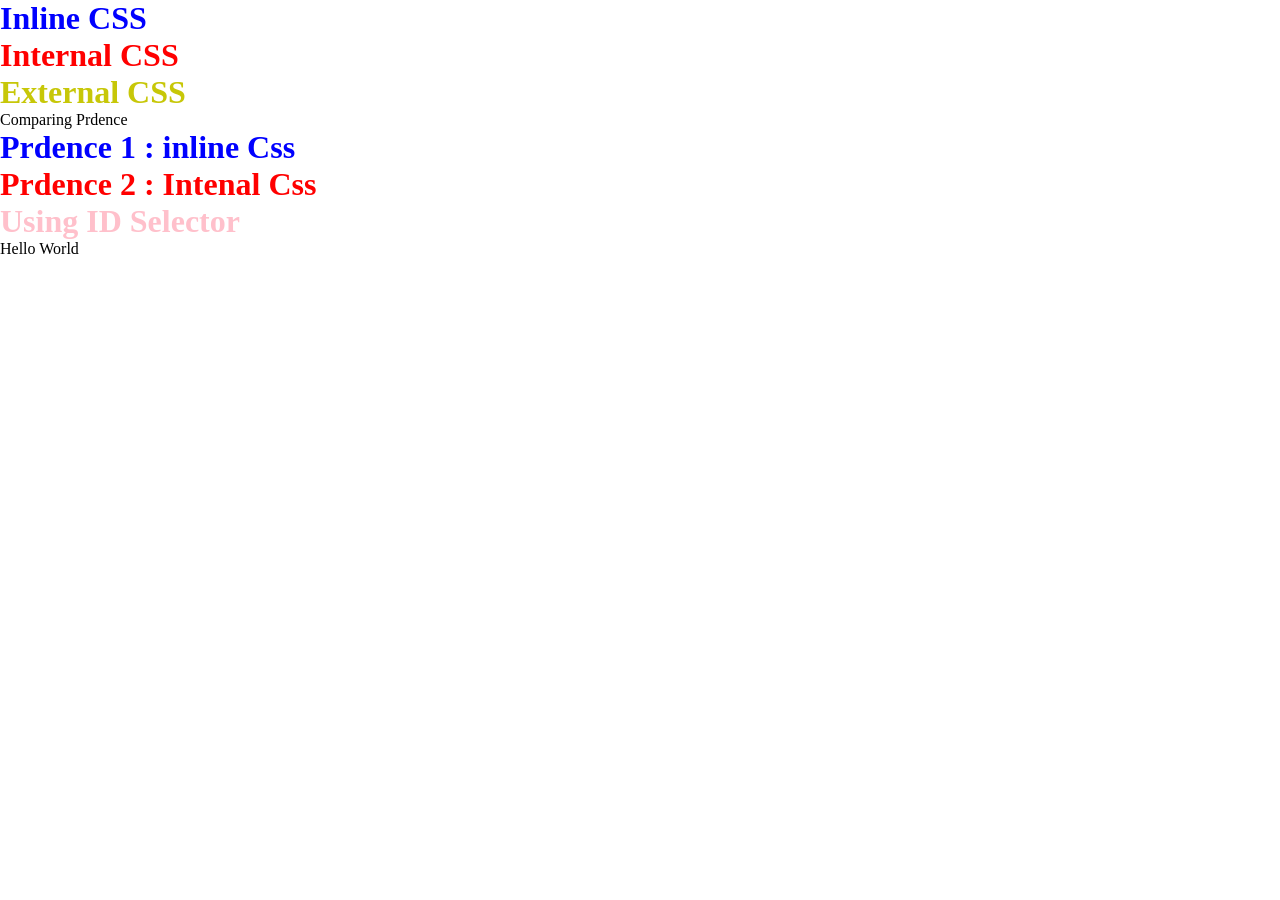
==== lab03_css/index.html @ 979ab6d1 "Lab03-Css" ====
<!DOCTYPE html>
<html lang="en">
<head>
    <meta charset="UTF-8">
    <meta name="viewport" content="width=device-width, initial-scale=1.0">
    <link rel="stylesheet" href="./styles/style.css">
    <title>Document</title>
    <style>
        *{
            margin: 0;
            padding: 0;
        }
        .red-text{
            color: red;
        }
        #text-pink{
            color: pink;
        }
    </style>
</head>
<body>
    <!-- Exercise 01 - Comparing Different types of Css -->
    <h1 style="color: blue;">Inline CSS</h1>
    <h1 class="red-text">Internal CSS</h1>
    <h1 class="yellow-text">External CSS</h1>

    <p>Comparing Prdence</p>
    <h1 class="red-text" style="color: blue;">Prdence 1 : inline Css</h1>
    <h1 class="red-text yellow-text">Prdence 2 : Intenal Css</h1>

    <!-- Exersie 02 - Using Id Selector -->
     <h1 id="text-pink">Using ID Selector</h1>

    <!-- Part B -->
    <!-- Exersie 04 - CSS combinators -->
     <div class="">Hello World</div>

</body>
</html>
---- lab03_css/styles/style.css ----
.yellow-text{
    color: rgb(199, 199, 8);
}
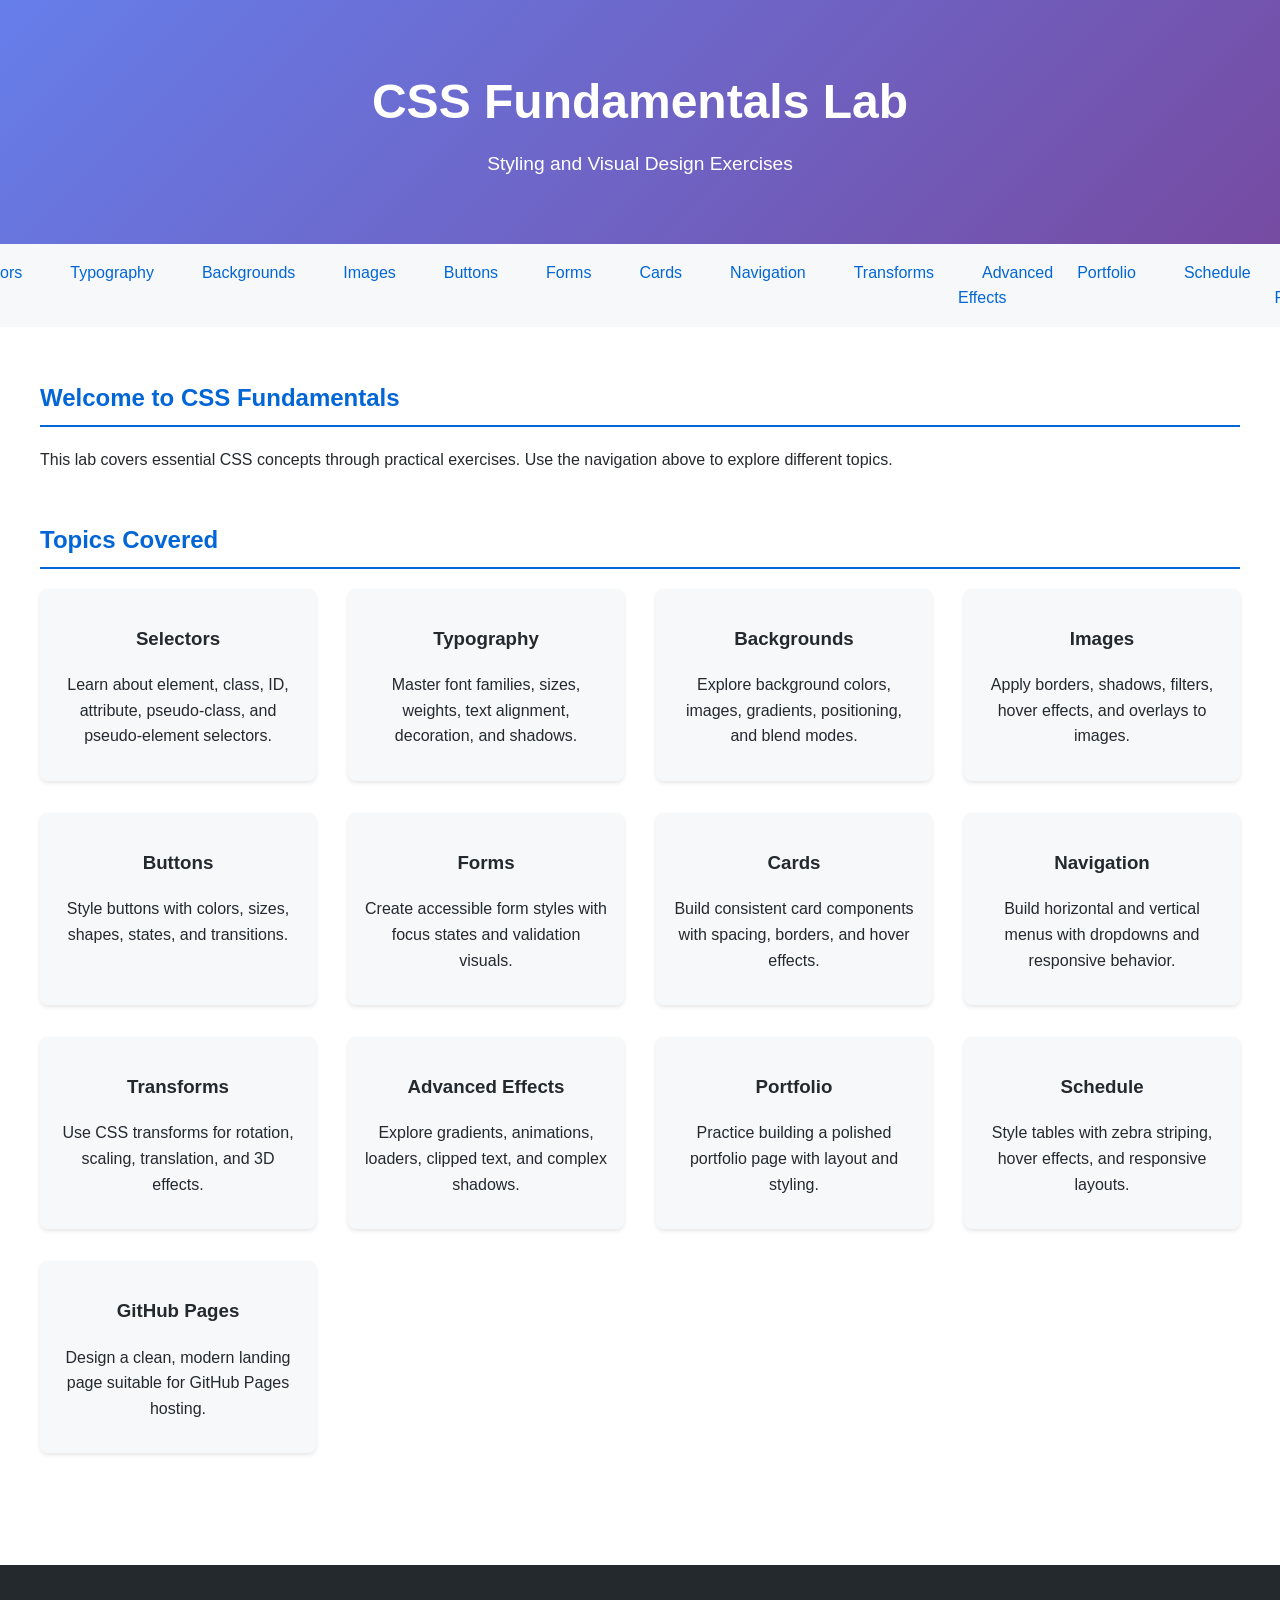
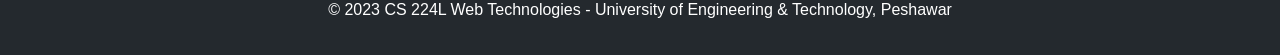
==== commit 2012cceb: "Lab03_css Completed" ====
--- a/lab03_css/index.html
+++ b/lab03_css/index.html
@@ -3,37 +3,101 @@
 <head>
     <meta charset="UTF-8">
     <meta name="viewport" content="width=device-width, initial-scale=1.0">
-    <link rel="stylesheet" href="./styles/style.css">
-    <title>Document</title>
-    <style>
-        *{
-            margin: 0;
-            padding: 0;
-        }
-        .red-text{
-            color: red;
-        }
-        #text-pink{
-            color: pink;
-        }
-    </style>
+    <title>Lab 03 & 04: CSS Fundamentals</title>
+    <link rel="stylesheet" href="styles/main.css">
+    <link rel="stylesheet" href="styles/components.css">
 </head>
 <body>
-    <!-- Exercise 01 - Comparing Different types of Css -->
-    <h1 style="color: blue;">Inline CSS</h1>
-    <h1 class="red-text">Internal CSS</h1>
-    <h1 class="yellow-text">External CSS</h1>
+    <header>
+        <h1>CSS Fundamentals Lab</h1>
+        <p>Styling and Visual Design Exercises</p>
+    </header>
 
-    <p>Comparing Prdence</p>
-    <h1 class="red-text" style="color: blue;">Prdence 1 : inline Css</h1>
-    <h1 class="red-text yellow-text">Prdence 2 : Intenal Css</h1>
+    <nav>
+        <ul>
+            <li><a href="exercises/selectors.html">Selectors</a></li>
+            <li><a href="exercises/typography.html">Typography</a></li>
+            <li><a href="exercises/backgrounds.html">Backgrounds</a></li>
+            <li><a href="exercises/images.html">Images</a></li>
+            <li><a href="exercises/buttons.html">Buttons</a></li>
+            <li><a href="exercises/forms.html">Forms</a></li>
+            <li><a href="exercises/cards.html">Cards</a></li>
+            <li><a href="exercises/navigation.html">Navigation</a></li>
+            <li><a href="exercises/transforms.html">Transforms</a></li>
+            <li><a href="exercises/advanced.html">Advanced Effects</a></li>
+            <li><a href="exercises/portfolio.html">Portfolio</a></li>
+            <li><a href="exercises/schedule.html">Schedule</a></li>
+            <li><a href="exercises/github.html">GitHub Pages</a></li>
+        </ul>
+    </nav>
 
-    <!-- Exersie 02 - Using Id Selector -->
-     <h1 id="text-pink">Using ID Selector</h1>
+    <main>
+        <section>
+            <h2>Welcome to CSS Fundamentals</h2>
+            <p>This lab covers essential CSS concepts through practical exercises. Use the navigation above to explore different topics.</p>
+        </section>
 
-    <!-- Part B -->
-    <!-- Exersie 04 - CSS combinators -->
-     <div class="">Hello World</div>
+        <section>
+            <h2>Topics Covered</h2>
+            <div class="topic-grid">
+                <div class="topic-card">
+                    <h3>Selectors</h3>
+                    <p>Learn about element, class, ID, attribute, pseudo-class, and pseudo-element selectors.</p>
+                </div>
+                <div class="topic-card">
+                    <h3>Typography</h3>
+                    <p>Master font families, sizes, weights, text alignment, decoration, and shadows.</p>
+                </div>
+                <div class="topic-card">
+                    <h3>Backgrounds</h3>
+                    <p>Explore background colors, images, gradients, positioning, and blend modes.</p>
+                </div>
+                <div class="topic-card">
+                    <h3>Images</h3>
+                    <p>Apply borders, shadows, filters, hover effects, and overlays to images.</p>
+                </div>
+                <div class="topic-card">
+                    <h3>Buttons</h3>
+                    <p>Style buttons with colors, sizes, shapes, states, and transitions.</p>
+                </div>
+                <div class="topic-card">
+                    <h3>Forms</h3>
+                    <p>Create accessible form styles with focus states and validation visuals.</p>
+                </div>
+                <div class="topic-card">
+                    <h3>Cards</h3>
+                    <p>Build consistent card components with spacing, borders, and hover effects.</p>
+                </div>
+                <div class="topic-card">
+                    <h3>Navigation</h3>
+                    <p>Build horizontal and vertical menus with dropdowns and responsive behavior.</p>
+                </div>
+                <div class="topic-card">
+                    <h3>Transforms</h3>
+                    <p>Use CSS transforms for rotation, scaling, translation, and 3D effects.</p>
+                </div>
+                <div class="topic-card">
+                    <h3>Advanced Effects</h3>
+                    <p>Explore gradients, animations, loaders, clipped text, and complex shadows.</p>
+                </div>
+                <div class="topic-card">
+                    <h3>Portfolio</h3>
+                    <p>Practice building a polished portfolio page with layout and styling.</p>
+                </div>
+                <div class="topic-card">
+                    <h3>Schedule</h3>
+                    <p>Style tables with zebra striping, hover effects, and responsive layouts.</p>
+                </div>
+                <div class="topic-card">
+                    <h3>GitHub Pages</h3>
+                    <p>Design a clean, modern landing page suitable for GitHub Pages hosting.</p>
+                </div>
+            </div>
+        </section>
+    </main>
 
+    <footer>
+        <p>&copy; 2023 CS 224L Web Technologies - University of Engineering & Technology, Peshawar</p>
+    </footer>
 </body>
 </html>
--- a/lab03_css/styles/main.css
+++ b/lab03_css/styles/main.css
@@ -0,0 +1,92 @@
+/* Main CSS - General styles and layout */
+
+body {
+    font-family: 'Segoe UI', Tahoma, Geneva, Verdana, sans-serif;
+    margin: 0;
+    padding: 0;
+    color: #24292e;
+    background-color: #ffffff;
+    line-height: 1.6;
+}
+
+header {
+    background: linear-gradient(135deg, #667eea 0%, #764ba2 100%);
+    color: white;
+    text-align: center;
+    padding: 4rem 2rem;
+}
+
+header h1 {
+    margin: 0;
+    font-size: 3em;
+}
+
+header p {
+    font-size: 1.2em;
+    margin: 0.5rem 0 0 0;
+}
+
+nav ul {
+    list-style: none;
+    display: flex;
+    justify-content: center;
+    margin: 0;
+    padding: 1rem;
+    background-color: #f6f8fa;
+}
+
+nav a {
+    color: #0366d6;
+    text-decoration: none;
+    padding: 0.5rem 1rem;
+    margin: 0 0.5rem;
+    border-radius: 4px;
+    transition: background-color 0.3s;
+}
+
+nav a:hover {
+    background-color: #e1e4e8;
+}
+
+main {
+    max-width: 1200px;
+    margin: 0 auto;
+    padding: 2rem;
+}
+
+section {
+    margin-bottom: 3rem;
+}
+
+section h2 {
+    color: #0366d6;
+    border-bottom: 2px solid #0366d6;
+    padding-bottom: 0.5rem;
+}
+
+footer {
+    background-color: #24292e;
+    color: white;
+    text-align: center;
+    padding: 1rem;
+    margin-top: 2rem;
+}
+
+@media (max-width: 768px) {
+    header {
+        padding: 2rem 1rem;
+    }
+
+    header h1 {
+        font-size: 2em;
+    }
+
+    nav ul {
+        flex-direction: column;
+        align-items: center;
+    }
+
+    nav a {
+        margin: 0.25rem 0;
+    }
+}
--- a/lab03_css/styles/components.css
+++ b/lab03_css/styles/components.css
@@ -0,0 +1,302 @@
+/* Components CSS - Reusable component styles */
+
+.topic-grid {
+    display: grid;
+    grid-template-columns: repeat(auto-fit, minmax(250px, 1fr));
+    gap: 2rem;
+}
+
+.topic-card {
+    background-color: #f6f8fa;
+    padding: 1rem;
+    border-radius: 8px;
+    text-align: center;
+    box-shadow: 0 2px 4px rgba(0,0,0,0.1);
+    transition: transform 0.3s;
+}
+
+.topic-card:hover {
+    transform: translateY(-5px);
+}
+
+/* Buttons */
+.btn {
+    padding: 10px 20px;
+    border: none;
+    border-radius: 5px;
+    cursor: pointer;
+    transition: all 0.3s;
+    font-size: 16px;
+}
+
+.btn:hover {
+    transform: translateY(-2px);
+}
+
+.btn:focus {
+    outline: 2px solid blue;
+}
+
+.btn-primary {
+    background-color: #007bff;
+    color: white;
+}
+
+.btn-primary:hover {
+    background-color: #0056b3;
+}
+
+.btn-secondary {
+    background-color: #6c757d;
+    color: white;
+}
+
+.btn-secondary:hover {
+    background-color: #545b62;
+}
+
+.btn-success {
+    background-color: #28a745;
+    color: white;
+}
+
+.btn-success:hover {
+    background-color: #1e7e34;
+}
+
+.btn-danger {
+    background-color: #dc3545;
+    color: white;
+}
+
+.btn-danger:hover {
+    background-color: #c82333;
+}
+
+.btn-large {
+    padding: 15px 30px;
+    font-size: 20px;
+}
+
+.btn-small {
+    padding: 5px 10px;
+    font-size: 12px;
+}
+
+.btn-rounded {
+    border-radius: 50px;
+}
+
+.btn-gradient {
+    background: linear-gradient(to right, #ff7e5f, #feb47b);
+    color: white;
+}
+
+.btn-shadow {
+    box-shadow: 0 4px 8px rgba(0,0,0,0.2);
+}
+
+.btn:disabled {
+    background-color: #ccc;
+    cursor: not-allowed;
+    opacity: 0.6;
+}
+
+/* Forms */
+.form-group {
+    margin-bottom: 15px;
+}
+
+.form-group label {
+    display: block;
+    margin-bottom: 5px;
+}
+
+.form-group input, .form-group select, .form-group textarea {
+    width: 100%;
+    padding: 10px;
+    border: 1px solid #ccc;
+    border-radius: 4px;
+    font-size: 16px;
+    box-sizing: border-box;
+}
+
+.form-group input:focus, .form-group select:focus, .form-group textarea:focus {
+    border-color: #007bff;
+    outline: none;
+    box-shadow: 0 0 5px rgba(0,123,255,0.5);
+}
+
+.error {
+    border-color: #dc3545;
+}
+
+.success {
+    color: #28a745;
+    font-weight: bold;
+    margin-top: 20px;
+}
+
+/* Cards */
+.card {
+    border: 1px solid #ddd;
+    border-radius: 8px;
+    padding: 15px;
+    width: 200px;
+    text-align: center;
+    box-shadow: 0 2px 5px rgba(0,0,0,0.1);
+    transition: transform 0.3s, box-shadow 0.3s;
+}
+
+.card:hover {
+    transform: translateY(-5px);
+    box-shadow: 0 4px 10px rgba(0,0,0,0.2);
+}
+
+.card img {
+    width: 100%;
+    height: auto;
+    border-radius: 4px;
+}
+
+.card h3 {
+    margin: 10px 0;
+}
+
+.card p {
+    margin-bottom: 15px;
+    color: #666;
+}
+
+/* Navigation */
+.horizontal ul {
+    display: flex;
+}
+
+.horizontal li {
+    position: relative;
+}
+
+.vertical ul {
+    width: 200px;
+}
+
+.vertical li {
+    position: relative;
+}
+
+.dropdown-menu {
+    display: none;
+    position: absolute;
+    background-color: white;
+    box-shadow: 0 2px 5px rgba(0,0,0,0.1);
+    min-width: 150px;
+}
+
+.horizontal .dropdown-menu {
+    top: 100%;
+    left: 0;
+}
+
+.vertical .dropdown-menu {
+    top: 0;
+    left: 100%;
+}
+
+.dropdown:hover .dropdown-menu {
+    display: block;
+}
+
+/* Tables */
+table {
+    width: 100%;
+    border-collapse: collapse;
+    margin-top: 20px;
+}
+
+th, td {
+    padding: 12px;
+    text-align: left;
+    border-bottom: 1px solid #ddd;
+}
+
+th {
+    background-color: #f2f2f2;
+    font-weight: bold;
+}
+
+tbody tr:nth-child(even) {
+    background-color: #f9f9f9;
+}
+
+tbody tr:hover {
+    background-color: #e0e0e0;
+}
+
+.theory {
+    border-left: 5px solid #007bff;
+}
+
+.lab {
+    border-left: 5px solid #28a745;
+}
+
+/* Custom Checkboxes */
+.custom-checkbox {
+    display: block;
+    position: relative;
+    padding-left: 35px;
+    margin-bottom: 12px;
+    cursor: pointer;
+    font-size: 22px;
+    -webkit-user-select: none;
+    -moz-user-select: none;
+    -ms-user-select: none;
+    user-select: none;
+}
+
+.custom-checkbox input {
+    position: absolute;
+    opacity: 0;
+    cursor: pointer;
+}
+
+.checkmark {
+    position: absolute;
+    top: 0;
+    left: 0;
+    height: 25px;
+    width: 25px;
+    background-color: #eee;
+    border-radius: 4px;
+}
+
+.custom-checkbox:hover input ~ .checkmark {
+    background-color: #ccc;
+}
+
+.custom-checkbox input:checked ~ .checkmark {
+    background-color: #2196F3;
+}
+
+.checkmark:after {
+    content: "";
+    position: absolute;
+    display: none;
+}
+
+.custom-checkbox input:checked ~ .checkmark:after {
+    display: block;
+}
+
+.custom-checkbox .checkmark:after {
+    left: 9px;
+    top: 5px;
+    width: 5px;
+    height: 10px;
+    border: solid white;
+    border-width: 0 3px 3px 0;
+    -webkit-transform: rotate(45deg);
+    -ms-transform: rotate(45deg);
+    transform: rotate(45deg);
+}
